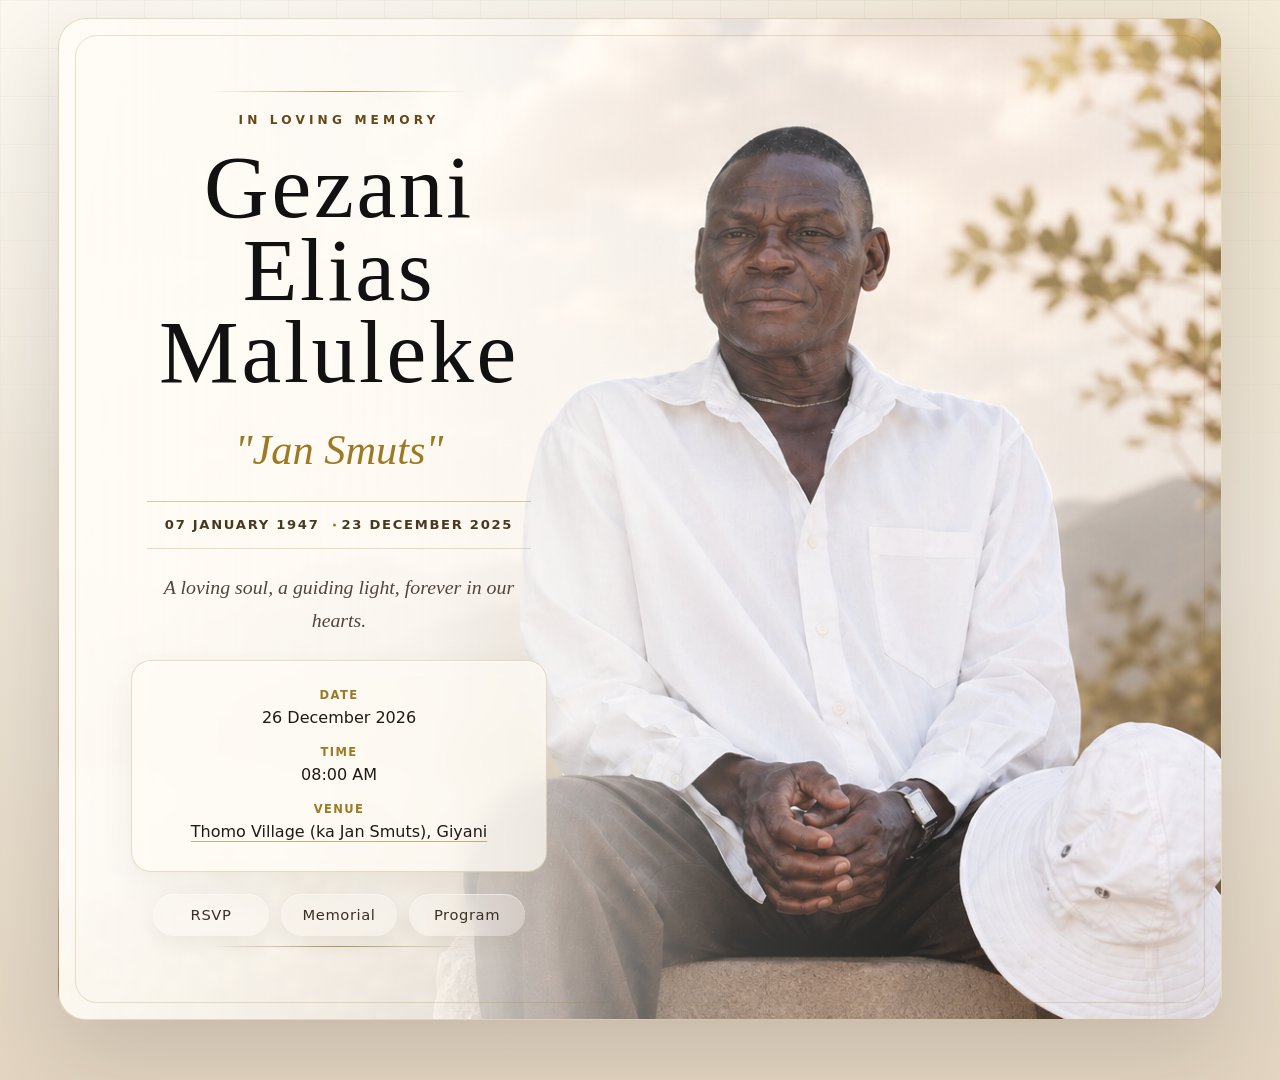
==== index.html @ 327fcfbc "update og image and favicon" ====
﻿<!DOCTYPE html>
<html lang="en">
<head>
  <meta charset="UTF-8" />
  <meta name="viewport" content="width=device-width, initial-scale=1.0" />
  <title>Tombstone Unveiling & Memorial | Gezani Elias Maluleke</title>
  <meta name="description" content="Join us for the tombstone unveiling and memorial of our father. 26 December 2026 at Thomo Village, Giyani." />
  <link rel="canonical" href="https://lurstre99.github.io/gezani-elias-maluleke-memorial/" />
  <meta property="og:type" content="website" />
  <meta property="og:url" content="https://lurstre99.github.io/gezani-elias-maluleke-memorial/" />
  <meta property="og:title" content="Tombstone Unveiling & Memorial | Gezani Elias Maluleke" />
  <meta property="og:description" content="Join us of the tombstone unveiling and memorial of our father. 26 December 2026 at Thomo Village, Giyani." />
  <meta property="og:image" content="https://lurstre99.github.io/gezani-elias-maluleke-memorial/assets/banner-gezani-elias-maluleke.png" />
  <meta property="og:image:alt" content="Memorial invitation image for Gezani Elias Maluleke" />
  <meta property="og:site_name" content="Gezani Elias Maluleke Memorial" />
  <link rel="icon" type="image/png" href="assets/favicon-gezani-elias-maluleke.png" />
  <link rel="apple-touch-icon" href="assets/favicon-gezani-elias-maluleke.png" />
  <link rel="stylesheet" href="styles.css" />
  <script src="rubber-scroll.js" defer></script>
</head>
<body>
  <main>
    <section class="hero" aria-label="Memorial invitation for Gezani Elias Maluleke">
      <div class="hero-card">
        <div class="hero-text">
          <p class="eyebrow">In Loving Memory</p>
          <h1>Gezani Elias Maluleke</h1>
          <p class="nickname"><em>"Jan Smuts"</em></p>
          <div class="hero-dates" aria-label="Life dates">
            <span>07 January 1947</span>
            <span>23 December 2025</span>
          </div>
          <p class="hero-note">A loving soul, a guiding light, forever in our hearts.</p>

          <div class="event-box">
            <p><span>Date</span>26 December 2026</p>
            <p><span>Time</span>08:00 AM</p>
            <p><span>Venue</span><a class="venue-link" href="https://www.google.com/maps/search/?api=1&query=-23.2623576, 30.7948781" target="_blank" rel="noopener">Thomo Village (ka Jan Smuts), Giyani</a></p>
          </div>

          <div class="hero-actions">
            <a href="https://wa.me/27836093420" class="hero-link">RSVP</a>
            <a href="memorial.html" class="hero-link">Memorial</a>
            <a href="program.html" class="hero-link">Program</a>
          </div>
        </div>
      </div>
    </section>

  </main>
</body>
</html>
---- styles.css ----
:root {
  --bg: #ede5d7;
  --paper: #fffaf2;
  --paper-soft: rgba(255, 250, 242, .82);
  --text: #201a16;
  --muted: #6f6256;
  --gold: #9c7a24;
  --gold-soft: #d9c48b;
  --dark: #171411;
  --line: rgba(156, 122, 36, .24);
  --shadow: 0 28px 90px rgba(32, 26, 22, .16);
  --soft-shadow: 0 16px 48px rgba(32, 26, 22, .08);
}

* { box-sizing: border-box; }
html {
  scroll-behavior: smooth;
  scroll-padding-top: 24px;
}
body {
  margin: 0;
  font-family: "Segoe UI", system-ui, -apple-system, BlinkMacSystemFont, sans-serif;
  background:
    radial-gradient(circle at 18% 0%, rgba(255, 252, 246, .96), transparent 32rem),
    radial-gradient(circle at 88% 12%, rgba(201, 171, 93, .2), transparent 28rem),
    linear-gradient(180deg, #f8f2e8 0%, var(--bg) 52%, #e2d4c0 100%);
  color: var(--text);
  line-height: 1.68;
  text-rendering: optimizeLegibility;
}
body::before {
  content: "";
  position: fixed;
  inset: 0;
  pointer-events: none;
  background-image:
    linear-gradient(rgba(32, 26, 22, .028) 1px, transparent 1px),
    linear-gradient(90deg, rgba(32, 26, 22, .028) 1px, transparent 1px);
  background-size: 48px 48px;
  mask-image: linear-gradient(to bottom, #000, transparent 62%);
}
main {
  max-width: 1200px;
  margin: 0 auto;
  padding: 18px 18px 42px;
  position: relative;
  will-change: transform;
}
body.is-bouncing main {
  transition: transform .32s cubic-bezier(.22, 1, .36, 1);
}
.hero { padding: 0 0 18px; }
.hero-card {
  min-height: min(820px, calc(100svh - 36px));
  background:
    linear-gradient(90deg, rgba(255, 252, 246, .96) 0%, rgba(255, 252, 246, .86) 32%, rgba(255, 252, 246, .22) 58%, rgba(255, 252, 246, .02) 100%),
    url("assets/hero-gezani-elias-maluleke.png") center right / cover no-repeat;
  border: 1px solid rgba(156, 122, 36, .26);
  border-radius: 28px;
  overflow: hidden;
  display: flex;
  align-items: center;
  box-shadow: var(--shadow);
  position: relative;
}
.hero-card::after {
  content: "";
  position: absolute;
  inset: 16px;
  border: 1px solid rgba(156, 122, 36, .22);
  border-radius: 22px;
  pointer-events: none;
}
.hero-text {
  width: min(560px, 54%);
  padding: clamp(34px, 6vw, 72px);
  display: flex;
  flex-direction: column;
  justify-content: center;
  text-align: center;
  position: relative;
  z-index: 1;
}
.hero-text::before,
.hero-text::after {
  content: "";
  width: min(260px, 72%);
  height: 1px;
  margin: 0 auto 18px;
  background: linear-gradient(90deg, transparent, rgba(156, 122, 36, .74), transparent);
}
.hero-text::after {
  margin: 10px auto 0;
}
.eyebrow {
  text-transform: uppercase;
  letter-spacing: .34em;
  font-size: .76rem;
  font-weight: 800;
  color: #65491a;
  margin: 0 0 16px;
}
h1,
h2 {
  font-family: Georgia, "Times New Roman", serif;
  font-weight: 500;
}
h1 {
  font-size: clamp(3rem, 7vw, 5.8rem);
  line-height: .92;
  margin: 0 0 18px;
  text-wrap: balance;
  color: #111;
  letter-spacing: .03em;
}
.for { margin: 0; color: var(--muted); font-size: 1.1rem; }
.name { font-size: clamp(1.9rem, 4vw, 3.1rem); line-height: 1.08; margin: 8px 0 0; color: #1f1814; }
.nickname {
  font-family: Georgia, "Times New Roman", serif;
  font-size: clamp(1.7rem, 4.5vw, 2.65rem);
  margin: 2px 0 14px;
  color: var(--gold);
}
.hero-dates {
  display: flex;
  justify-content: center;
  flex-wrap: wrap;
  gap: 8px 22px;
  margin: 2px auto 22px;
  padding: 12px 18px;
  color: #4a3921;
  font-family: "Segoe UI", system-ui, -apple-system, BlinkMacSystemFont, sans-serif;
  font-size: .82rem;
  font-weight: 600;
  letter-spacing: .13em;
  text-transform: uppercase;
  border-top: 1px solid rgba(156, 122, 36, .38);
  border-bottom: 1px solid rgba(156, 122, 36, .24);
  background: linear-gradient(90deg, transparent, rgba(255, 252, 246, .42), transparent);
}
.hero-dates span + span {
  position: relative;
}
.hero-dates span + span::before {
  content: "";
  position: absolute;
  top: 50%;
  left: -9px;
  width: 3px;
  height: 3px;
  border-radius: 999px;
  background: var(--gold);
  transform: translateY(-50%);
}
.hero-note {
  max-width: 390px;
  margin: 0 auto 22px;
  color: #51463d;
  font-family: Georgia, "Times New Roman", serif;
  font-size: clamp(1.02rem, 2vw, 1.24rem);
  font-style: italic;
}
.event-box {
  border: 1px solid var(--line);
  border-radius: 20px;
  padding: 14px 18px;
  background: rgba(255, 252, 246, .7);
  box-shadow: inset 0 1px 0 rgba(255,255,255,.86), 0 12px 34px rgba(32, 26, 22, .06);
  backdrop-filter: blur(10px);
}
.event-box p { margin: 11px 0; font-size: 1rem; }
.hero-actions {
  display: flex;
  justify-content: center;
  align-items: center;
  flex-wrap: wrap;
  gap: 12px;
  margin-top: 22px;
}
.hero-link {
  display: inline-flex;
  align-items: center;
  justify-content: center;
  min-width: 116px;
  min-height: 42px;
  padding: 11px 20px;
  color: #3b3027;
  text-decoration: none;
  letter-spacing: .04em;
  font-size: .92rem;
  font-weight: 500;
  line-height: 1;
  border-radius: 999px;
  background: rgba(255, 252, 246, .28);
  box-shadow: inset 0 1px 0 rgba(255, 255, 255, .46), 0 8px 22px rgba(32, 26, 22, .06);
  backdrop-filter: blur(10px);
  transition: transform .2s ease, background-color .2s ease, color .2s ease, box-shadow .2s ease;
}
.hero-link:hover {
  transform: translateY(-1px);
  color: #8a681c;
  background: rgba(255, 252, 246, .44);
  box-shadow: inset 0 1px 0 rgba(255, 255, 255, .58), 0 12px 26px rgba(32, 26, 22, .08);
}
.venue-link {
  color: inherit;
  text-decoration: underline;
  text-decoration-color: rgba(156, 122, 36, .58);
  text-underline-offset: 4px;
}
.venue-link:hover {
  color: var(--gold);
}
.event-box span {
  display: block;
  color: var(--gold);
  text-transform: uppercase;
  letter-spacing: .12em;
  font-size: .72rem;
  font-weight: 800;
}
.section {
  background: var(--paper-soft);
  margin: 20px 0;
  padding: 38px;
  border-radius: 24px;
  border: 1px solid var(--line);
  box-shadow: var(--soft-shadow);
  backdrop-filter: blur(10px);
}
h2 { margin: 0 0 18px; font-size: clamp(1.65rem, 3vw, 2.18rem); line-height: 1.15; text-align: center; color: #241b16; }
.page-actions {
  display: flex;
  justify-content: center;
  flex-wrap: wrap;
  gap: 12px;
  margin-top: 24px;
}
.text-link {
  color: #251f1a;
  text-decoration: none;
  border: 1px solid var(--line);
  border-radius: 999px;
  padding: 11px 18px;
  background: rgba(255, 253, 249, .82);
  box-shadow: 0 8px 22px rgba(32, 26, 22, .045);
  transition: transform .2s ease, border-color .2s ease, color .2s ease;
}
.text-link:hover {
  border-color: rgba(156, 122, 36, .54);
  color: var(--gold);
  transform: translateY(-1px);
}
.page-hero {
  margin: 8px 0 20px;
  padding: 58px 34px;
  text-align: center;
  background:
    linear-gradient(135deg, rgba(255,253,248,.96), rgba(238,225,201,.88));
  border: 1px solid rgba(156, 122, 36, .28);
  border-radius: 28px;
  box-shadow: var(--shadow);
}
.page-hero.compact { padding: 46px 34px; }
.page-hero h1 { max-width: 820px; margin-left: auto; margin-right: auto; }
.page-hero .button { margin-top: 8px; }
.page-intro {
  max-width: 720px;
  margin: 0 auto;
  color: var(--muted);
  font-size: 1.16rem;
}
.message p { font-size: 1.18rem; text-align: center; max-width: 850px; margin: 0 auto; color: #342c26; }
.obituary { max-width: 850px; margin: 0 auto; }
.closing { font-weight: bold; text-align: center; }
.messages { display: grid; grid-template-columns: repeat(2, minmax(0, 1fr)); gap: 16px; }
article { background: rgba(255, 253, 249, .86); border: 1px solid rgba(156, 122, 36, .18); border-left: 4px solid var(--gold); padding: 22px; border-radius: 18px; box-shadow: 0 10px 28px rgba(32, 26, 22, .045); }
article p { margin-top: 0; }
article strong { color: var(--gold); }
.program-content { display: block; }
.program-locked .program-content { display: none; }
.program-live .locked-message { display: none; }
.locked-message {
  text-align: center;
}
.locked-message p {
  max-width: 680px;
  margin: 0 auto 18px;
  font-size: 1.16rem;
}
.program-list {
  display: grid;
  gap: 12px;
  max-width: 820px;
  margin: 0 auto;
}
.program-item {
  display: grid;
  grid-template-columns: 130px 1fr;
  align-items: center;
  gap: 18px;
  border-left-width: 0;
}
.program-item span {
  color: var(--gold);
  font-weight: 700;
  text-transform: uppercase;
  letter-spacing: .08em;
  font-size: .82rem;
}
.program-item p {
  margin: 0;
  font-size: 1.08rem;
}
.button {
  display: inline-block;
  background: linear-gradient(135deg, #171411, #3a3028);
  color: white;
  text-decoration: none;
  padding: 13px 24px 14px;
  border-radius: 999px;
  margin-top: 10px;
  box-shadow: 0 12px 26px rgba(17, 17, 17, .18);
  transition: transform .2s ease, box-shadow .2s ease;
}
.button:hover {
  transform: translateY(-1px);
  box-shadow: 0 16px 30px rgba(17, 17, 17, .22);
}
.secondary-button {
  background: rgba(255, 253, 249, .86);
  color: #2b241f;
  border: 1px solid var(--line);
  box-shadow: 0 10px 24px rgba(32, 26, 22, .08);
}
.secondary-button:hover {
  color: var(--gold);
}
@media (max-width: 800px) {
  main { padding: 0 10px 28px; }
  .hero { padding-top: 10px; }
  .hero-card {
    min-height: 92svh;
    align-items: flex-start;
    background:
      linear-gradient(180deg, rgba(255, 252, 246, .94) 0%, rgba(255, 252, 246, .82) 46%, rgba(255, 252, 246, .16) 100%),
      url("assets/hero-gezani-elias-maluleke.png") 68% top / auto 100% no-repeat,
      linear-gradient(180deg, #f7f0e6, #efe3cf);
    border-radius: 0 0 26px 26px;
  }
  .hero-card::after { inset: 10px; border-radius: 0 0 18px 18px; }
  .hero-text {
    width: calc(100% - 28px);
    max-width: 430px;
    margin: 14px auto 0;
    padding: 24px 16px 20px;
    text-align: center;
    align-items: center;
  }
  .hero-text::before,
  .hero-text::after {
    width: 70%;
    margin-left: auto;
    margin-right: auto;
  }
  .eyebrow {
    letter-spacing: .24em;
    font-size: .66rem;
  }
  h1 {
    font-size: clamp(2.55rem, 13vw, 3.75rem);
    line-height: .95;
    letter-spacing: .02em;
  }
  .nickname { font-size: clamp(1.55rem, 8vw, 2.2rem); margin-bottom: 12px; }
  .hero-dates {
    justify-content: center;
    gap: 6px 17px;
    margin: 0 auto 16px;
    padding: 10px 12px;
    font-size: .72rem;
    letter-spacing: .1em;
    background: linear-gradient(90deg, transparent, rgba(255, 252, 246, .5), transparent);
  }
  .hero-dates span + span::before {
    left: -10px;
  }
  .hero-note { font-size: 1rem; margin: 0 auto 16px; }
  .event-box {
    padding: 12px 14px;
    border-radius: 16px;
    background: rgba(255, 252, 246, .82);
  }
  .event-box p { font-size: .95rem; margin: 9px 0; }
  .hero-actions {
    justify-content: center;
    gap: 8px;
    width: 100%;
  }
  .hero-link {
    min-width: 100px;
    min-height: 40px;
    padding: 10px 15px;
    font-size: .86rem;
    letter-spacing: .03em;
  }
  .messages { grid-template-columns: 1fr; }
  .section { padding: 26px 22px; border-radius: 18px; }
  .message p { font-size: 1.12rem; }
  .page-hero { padding: 38px 22px; }
  .program-item { grid-template-columns: 1fr; gap: 6px; }
}

@media (max-width: 420px) {
  .hero-text {
    width: calc(100% - 20px);
    padding: 22px 14px 18px;
  }

  .eyebrow {
    letter-spacing: .18em;
  }

  h1 {
    font-size: clamp(2.25rem, 12vw, 3.1rem);
  }

  .hero-dates {
    font-size: .68rem;
    letter-spacing: .07em;
  }

  .hero-link {
    min-width: 92px;
    padding: 10px 13px;
  }
}

@media (prefers-reduced-motion: reduce) {
  html {
    scroll-behavior: auto;
  }

  .button {
    transition: none;
  }

  body.is-bouncing main {
    transition: none;
    transform: none !important;
  }
}
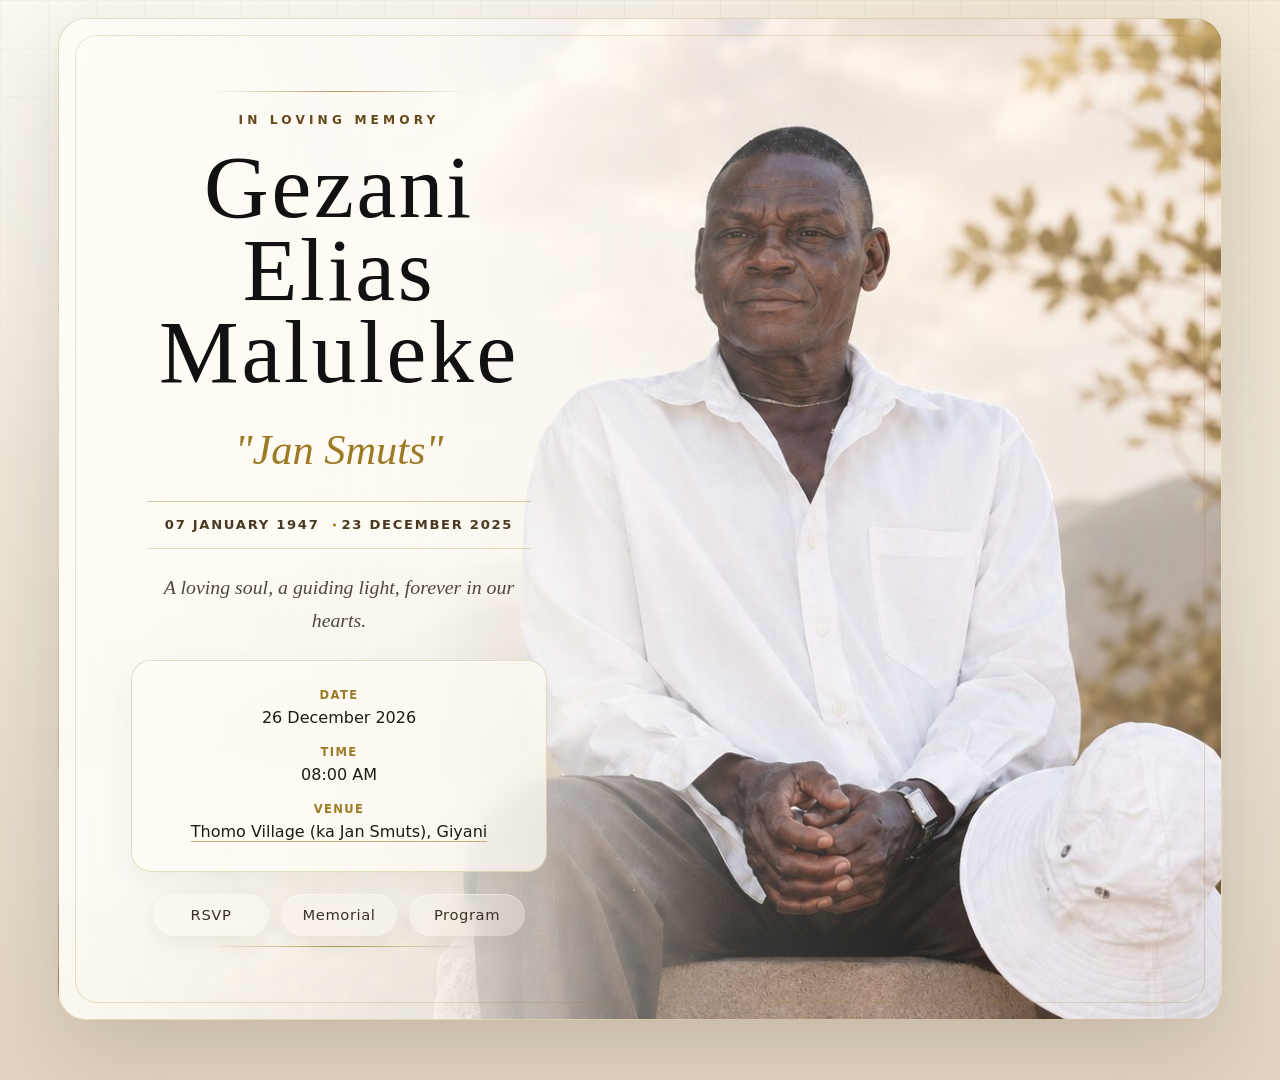
==== commit f8afa1a6: "performance fixes" ====
--- a/index.html
+++ b/index.html
@@ -9,12 +9,13 @@
   <meta property="og:type" content="website" />
   <meta property="og:url" content="https://lurstre99.github.io/gezani-elias-maluleke-memorial/" />
   <meta property="og:title" content="Tombstone Unveiling & Memorial | Gezani Elias Maluleke" />
-  <meta property="og:description" content="Join us of the tombstone unveiling and memorial of our father. 26 December 2026 at Thomo Village, Giyani." />
-  <meta property="og:image" content="https://lurstre99.github.io/gezani-elias-maluleke-memorial/assets/banner-gezani-elias-maluleke.png" />
+  <meta property="og:description" content="Join us for the tombstone unveiling and memorial of our father. 26 December 2026 at Thomo Village, Giyani." />
+  <meta property="og:image" content="https://lurstre99.github.io/gezani-elias-maluleke-memorial/assets/event-gezani-elias-maluleke.png" />
   <meta property="og:image:alt" content="Memorial invitation image for Gezani Elias Maluleke" />
   <meta property="og:site_name" content="Gezani Elias Maluleke Memorial" />
   <link rel="icon" type="image/png" href="assets/favicon-gezani-elias-maluleke.png" />
   <link rel="apple-touch-icon" href="assets/favicon-gezani-elias-maluleke.png" />
+  <link rel="preload" as="image" href="assets/hero-gezani-elias-maluleke.jpg" imagesrcset="assets/hero-gezani-elias-maluleke-mobile.jpg 960w, assets/hero-gezani-elias-maluleke.jpg 1536w" imagesizes="(max-width: 800px) 960px, 1536px" />
   <link rel="stylesheet" href="styles.css" />
   <script src="rubber-scroll.js" defer></script>
 </head>
--- a/styles.css
+++ b/styles.css
@@ -54,7 +54,7 @@
   min-height: min(820px, calc(100svh - 36px));
   background:
     linear-gradient(90deg, rgba(255, 252, 246, .96) 0%, rgba(255, 252, 246, .86) 32%, rgba(255, 252, 246, .22) 58%, rgba(255, 252, 246, .02) 100%),
-    url("assets/hero-gezani-elias-maluleke.png") center right / cover no-repeat;
+    url("assets/hero-gezani-elias-maluleke.jpg") center right / cover no-repeat;
   border: 1px solid rgba(156, 122, 36, .26);
   border-radius: 28px;
   overflow: hidden;
@@ -344,7 +344,7 @@
     align-items: flex-start;
     background:
       linear-gradient(180deg, rgba(255, 252, 246, .94) 0%, rgba(255, 252, 246, .82) 46%, rgba(255, 252, 246, .16) 100%),
-      url("assets/hero-gezani-elias-maluleke.png") 68% top / auto 100% no-repeat,
+      url("assets/hero-gezani-elias-maluleke-mobile.jpg") 68% top / auto 100% no-repeat,
       linear-gradient(180deg, #f7f0e6, #efe3cf);
     border-radius: 0 0 26px 26px;
   }
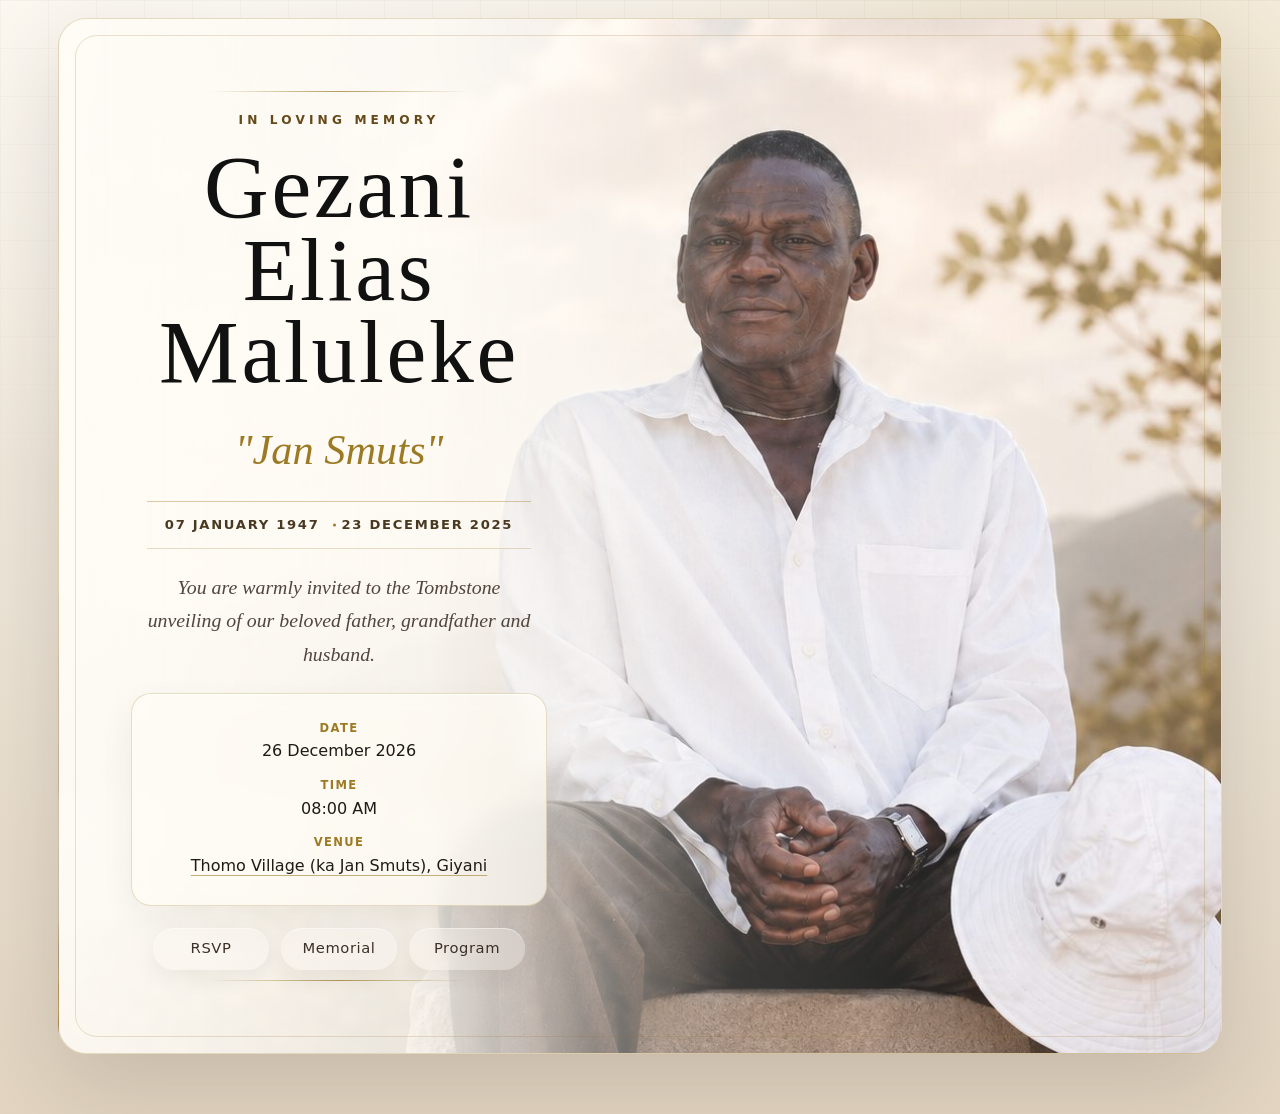
==== commit 9f9c0a0d: "update note" ====
--- a/index.html
+++ b/index.html
@@ -10,7 +10,10 @@
   <meta property="og:url" content="https://lurstre99.github.io/gezani-elias-maluleke-memorial/" />
   <meta property="og:title" content="Tombstone Unveiling & Memorial | Gezani Elias Maluleke" />
   <meta property="og:description" content="Join us for the tombstone unveiling and memorial of our father. 26 December 2026 at Thomo Village, Giyani." />
-  <meta property="og:image" content="https://lurstre99.github.io/gezani-elias-maluleke-memorial/assets/event-gezani-elias-maluleke.png" />
+  <meta property="og:image" content="https://lurstre99.github.io/gezani-elias-maluleke-memorial/assets/event-gezani-elias-maluleke.jpg" />
+  <meta property="og:image:type" content="image/jpeg" />
+  <meta property="og:image:width" content="1200" />
+  <meta property="og:image:height" content="630" />
   <meta property="og:image:alt" content="Memorial invitation image for Gezani Elias Maluleke" />
   <meta property="og:site_name" content="Gezani Elias Maluleke Memorial" />
   <link rel="icon" type="image/png" href="assets/favicon-gezani-elias-maluleke.png" />
@@ -31,7 +34,7 @@
             <span>07 January 1947</span>
             <span>23 December 2025</span>
           </div>
-          <p class="hero-note">A loving soul, a guiding light, forever in our hearts.</p>
+          <p class="hero-note">You are warmly invited to the Tombstone unveiling of our beloved father, grandfather and husband.</p>
 
           <div class="event-box">
             <p><span>Date</span>26 December 2026</p>
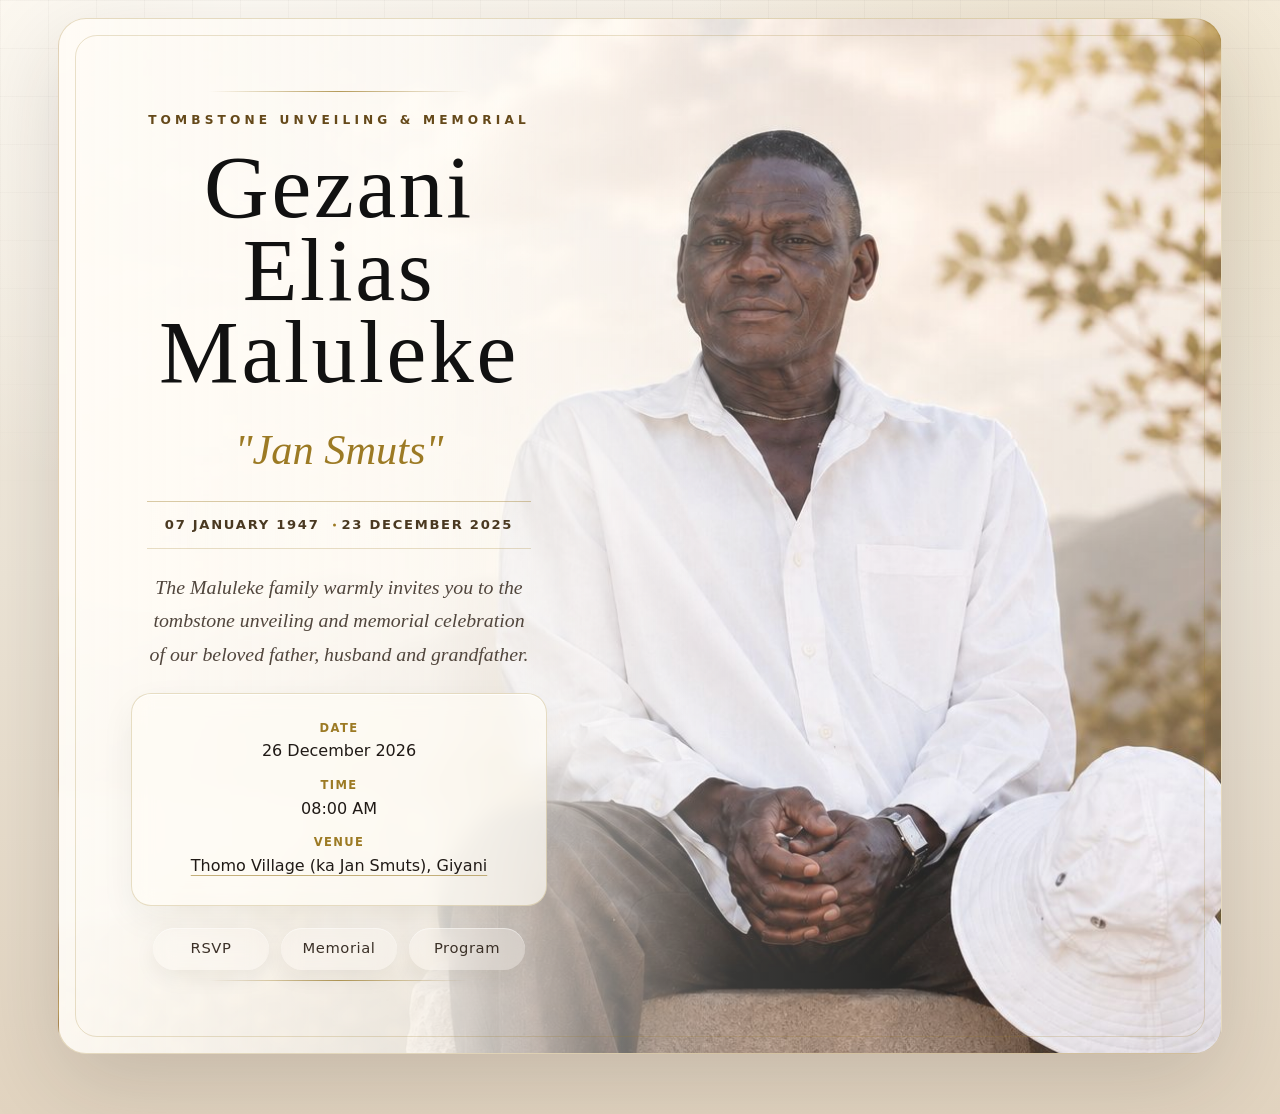
==== commit 2e852521: "shorten the invite message" ====
--- a/index.html
+++ b/index.html
@@ -27,14 +27,14 @@
     <section class="hero" aria-label="Memorial invitation for Gezani Elias Maluleke">
       <div class="hero-card">
         <div class="hero-text">
-          <p class="eyebrow">In Loving Memory</p>
+          <p class="eyebrow">Tombstone Unveiling & Memorial</p>
           <h1>Gezani Elias Maluleke</h1>
           <p class="nickname"><em>"Jan Smuts"</em></p>
           <div class="hero-dates" aria-label="Life dates">
             <span>07 January 1947</span>
             <span>23 December 2025</span>
           </div>
-          <p class="hero-note">You are warmly invited to the Tombstone unveiling of our beloved father, grandfather and husband.</p>
+          <p class="hero-note">The Maluleke family warmly invites you to the tombstone unveiling and memorial celebration of our beloved father, husband and grandfather.</p>
 
           <div class="event-box">
             <p><span>Date</span>26 December 2026</p>
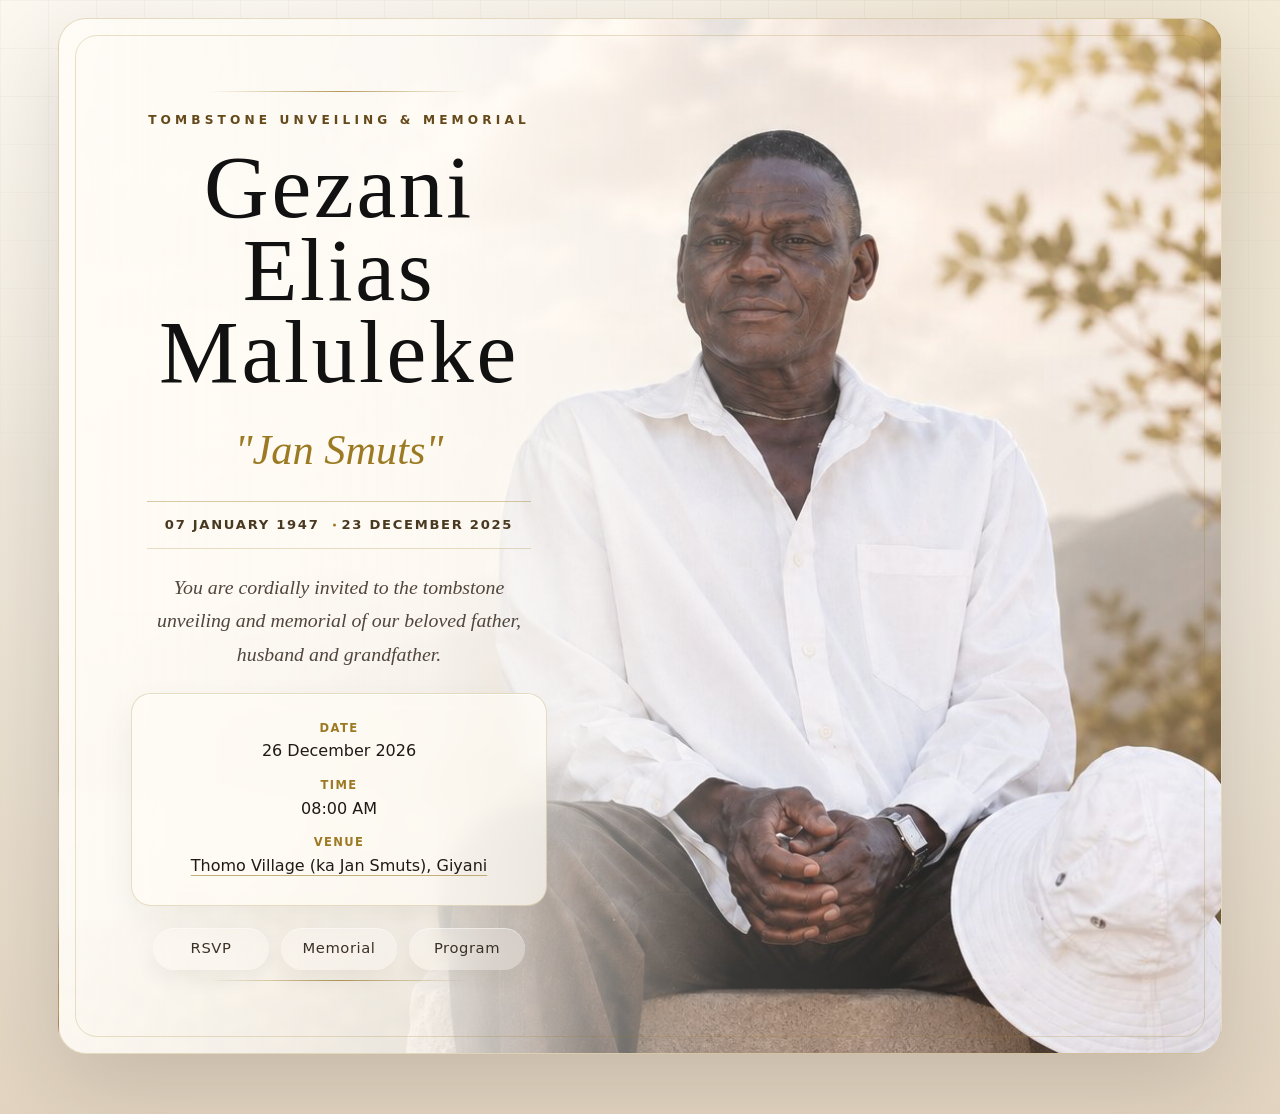
==== commit 1a73cfa2: "update hero message" ====
--- a/index.html
+++ b/index.html
@@ -34,7 +34,7 @@
             <span>07 January 1947</span>
             <span>23 December 2025</span>
           </div>
-          <p class="hero-note">The Maluleke family warmly invites you to the tombstone unveiling and memorial celebration of our beloved father, husband and grandfather.</p>
+          <p class="hero-note">You are cordially invited to the tombstone unveiling and memorial of our beloved father, husband and grandfather.</p>
 
           <div class="event-box">
             <p><span>Date</span>26 December 2026</p>
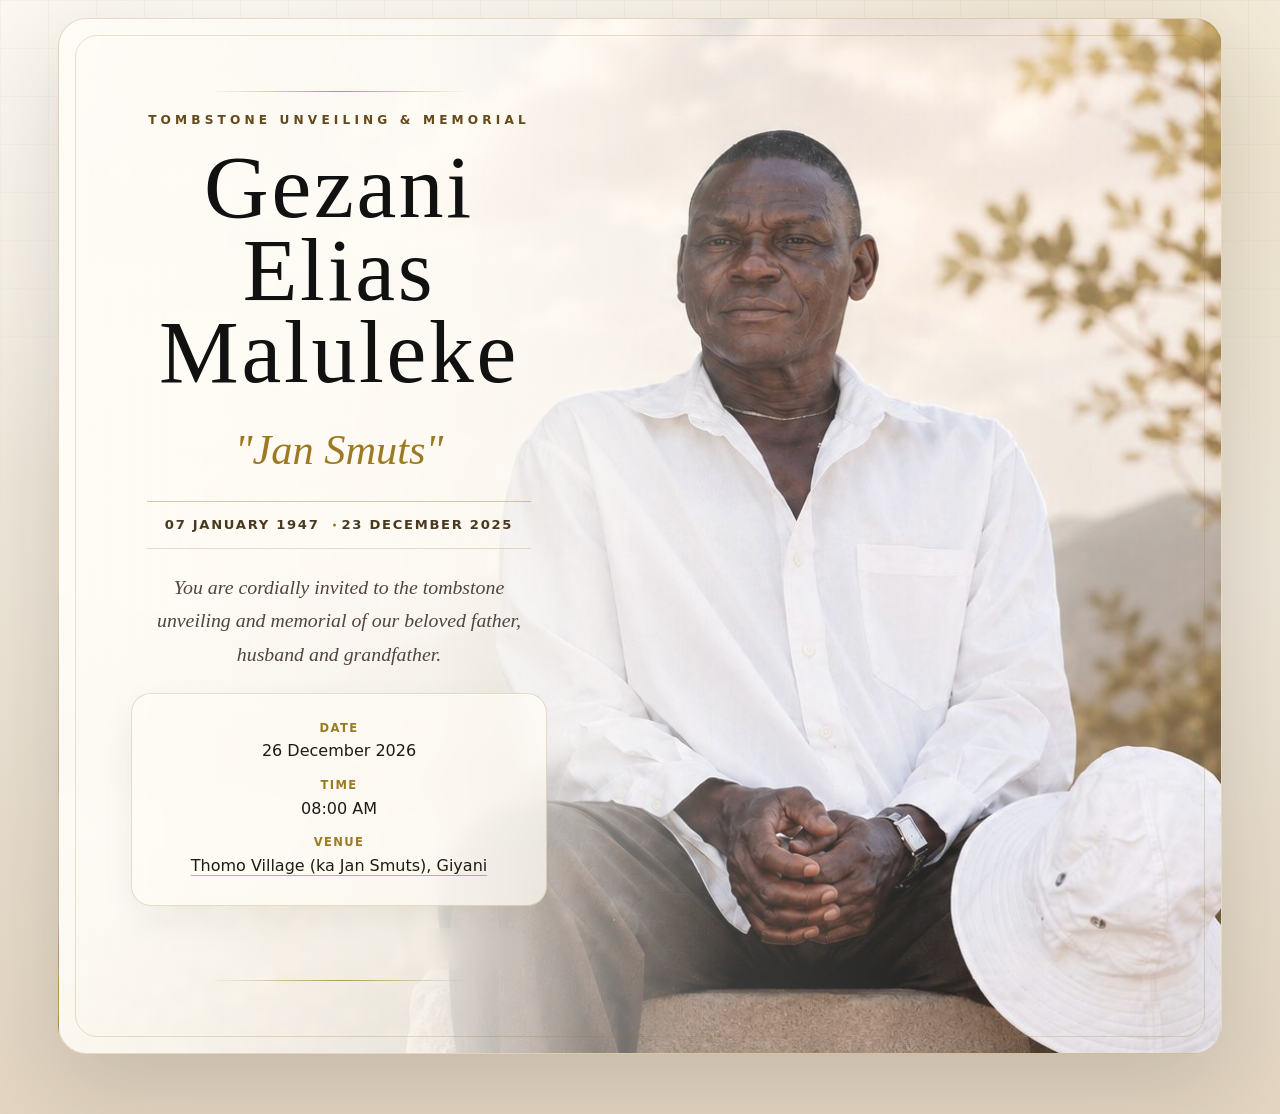
==== commit 03d5f9d1: "add whatsapp dialogue" ====
--- a/index.html
+++ b/index.html
@@ -43,7 +43,7 @@
           </div>
 
           <div class="hero-actions">
-            <a href="https://wa.me/27836093420" class="hero-link">RSVP</a>
+            <button type="button" class="hero-link" id="rsvp-open">RSVP</button>
             <a href="memorial.html" class="hero-link">Memorial</a>
             <a href="program.html" class="hero-link">Program</a>
           </div>
@@ -52,5 +52,61 @@
     </section>
 
   </main>
+  <dialog class="rsvp-dialog" id="rsvp-dialog">
+    <form class="rsvp-form" id="rsvp-form">
+      <h2>RSVP</h2>
+      <p>Enter your name to prepare your RSVP message.</p>
+      <label for="rsvp-name">Your name</label>
+      <input id="rsvp-name" name="name" type="text" maxlength="80" autocomplete="name" required />
+      <p class="rsvp-warning">WhatsApp will open with a message addressed to Laster. Review it, then tap Send in WhatsApp.</p>
+      <div class="rsvp-actions">
+        <button type="button" class="dialog-button dialog-button-secondary" id="rsvp-cancel">Cancel</button>
+        <button type="submit" class="dialog-button">Continue to WhatsApp</button>
+      </div>
+    </form>
+  </dialog>
+  <script>
+    (function () {
+      var dialog = document.getElementById("rsvp-dialog");
+      var openButton = document.getElementById("rsvp-open");
+      var cancelButton = document.getElementById("rsvp-cancel");
+      var form = document.getElementById("rsvp-form");
+      var nameInput = document.getElementById("rsvp-name");
+
+      openButton.addEventListener("click", function () {
+        dialog.showModal();
+        nameInput.focus();
+      });
+
+      cancelButton.addEventListener("click", function () {
+        dialog.close();
+      });
+
+      dialog.addEventListener("click", function (event) {
+        if (event.target === dialog) {
+          dialog.close();
+        }
+      });
+
+      form.addEventListener("submit", function (event) {
+        event.preventDefault();
+        var name = nameInput.value.trim();
+
+        if (!name) {
+          nameInput.setCustomValidity("Please enter your name.");
+          nameInput.reportValidity();
+          return;
+        }
+
+        nameInput.setCustomValidity("");
+        var message = encodeURIComponent("RSVP: " + name);
+        globalThis.location.href = "https://wa.me/27836093420?text=" + message;
+      });
+
+      nameInput.addEventListener("input", function () {
+        nameInput.setCustomValidity("");
+      });
+    }());
+  </script>
 </body>
 </html>
--- a/styles.css
+++ b/styles.css
@@ -178,6 +178,9 @@
   margin-top: 22px;
 }
 .hero-link {
+  border: 0;
+  font: inherit;
+  cursor: pointer;
   display: inline-flex;
   align-items: center;
   justify-content: center;
@@ -211,6 +214,81 @@
 .venue-link:hover {
   color: var(--gold);
 }
+.rsvp-dialog {
+  width: min(430px, calc(100% - 32px));
+  padding: 0;
+  color: #2b241f;
+  border: 1px solid rgba(156, 122, 36, .3);
+  border-radius: 8px;
+  background: #fffdf9;
+  box-shadow: 0 24px 70px rgba(32, 26, 22, .28);
+}
+.rsvp-dialog::backdrop {
+  background: rgba(23, 20, 17, .62);
+}
+.rsvp-form {
+  display: grid;
+  gap: 14px;
+  padding: 26px;
+}
+.rsvp-form h2,
+.rsvp-form p {
+  margin: 0;
+}
+.rsvp-form h2 {
+  font-size: 1.55rem;
+}
+.rsvp-form label {
+  font-size: .82rem;
+  font-weight: 700;
+  text-transform: uppercase;
+  letter-spacing: .08em;
+  color: #72571d;
+}
+.rsvp-form input {
+  width: 100%;
+  min-height: 46px;
+  box-sizing: border-box;
+  padding: 10px 12px;
+  color: #2b241f;
+  font: inherit;
+  border: 1px solid rgba(83, 66, 48, .34);
+  border-radius: 6px;
+  background: white;
+}
+.rsvp-form input:focus {
+  outline: 3px solid rgba(156, 122, 36, .2);
+  border-color: #9c7a24;
+}
+.rsvp-warning {
+  padding: 12px;
+  font-size: .9rem;
+  line-height: 1.45;
+  border-left: 3px solid #9c7a24;
+  background: #f7f0e6;
+}
+.rsvp-actions {
+  display: flex;
+  justify-content: flex-end;
+  gap: 10px;
+  margin-top: 4px;
+}
+.dialog-button {
+  min-height: 42px;
+  padding: 10px 15px;
+  color: white;
+  font: inherit;
+  font-weight: 700;
+  border: 1px solid #2b241f;
+  border-radius: 6px;
+  background: #2b241f;
+  cursor: pointer;
+}
+.dialog-button-secondary {
+  color: #2b241f;
+  border-color: rgba(83, 66, 48, .28);
+  background: transparent;
+}
 .event-box span {
   display: block;
   color: var(--gold);
@@ -412,6 +490,18 @@
 }
 
 @media (max-width: 420px) {
+  .rsvp-form {
+    padding: 22px 18px;
+  }
+
+  .rsvp-actions {
+    flex-direction: column-reverse;
+  }
+
+  .dialog-button {
+    width: 100%;
+  }
+
   .hero-text {
     width: calc(100% - 20px);
     padding: 22px 14px 18px;
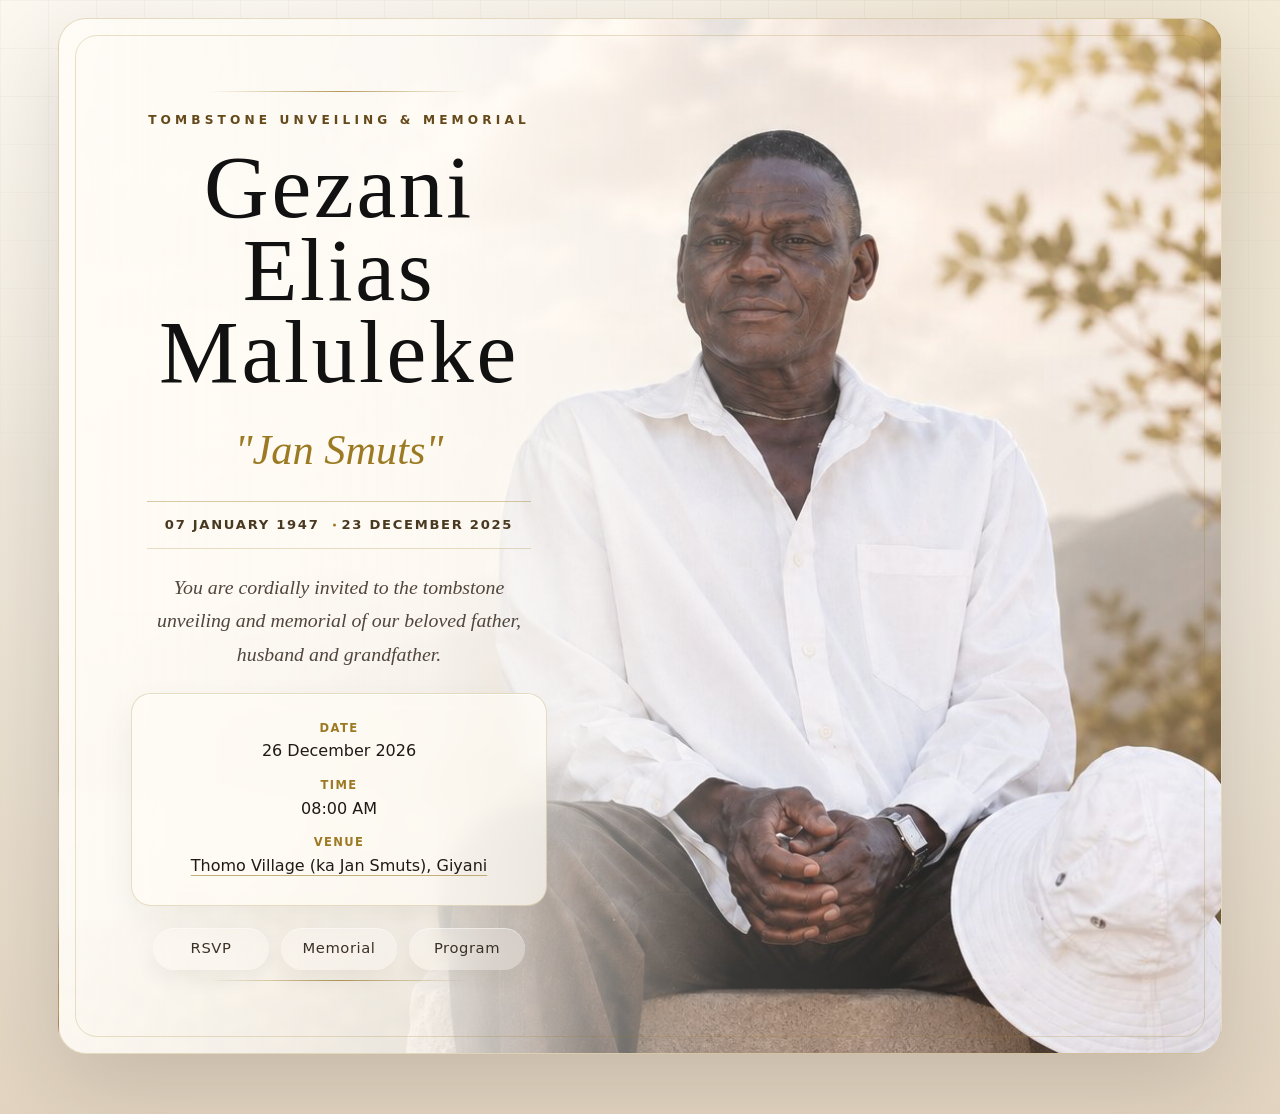
==== commit 816e0dc6: "update dialog box button" ====
--- a/index.html
+++ b/index.html
@@ -58,7 +58,7 @@
       <p>Enter your name to prepare your RSVP message.</p>
       <label for="rsvp-name">Your name</label>
       <input id="rsvp-name" name="name" type="text" maxlength="80" autocomplete="name" required />
-      <p class="rsvp-warning">WhatsApp will open with a message addressed to Laster. Review it, then tap Send in WhatsApp.</p>
+      <p class="rsvp-warning">WhatsApp will open with an RSVP message addressed to Laster. Review it, then tap Send in WhatsApp.</p>
       <div class="rsvp-actions">
         <button type="button" class="dialog-button dialog-button-secondary" id="rsvp-cancel">Cancel</button>
         <button type="submit" class="dialog-button">Continue to WhatsApp</button>
--- a/styles.css
+++ b/styles.css
@@ -215,7 +215,7 @@
   color: var(--gold);
 }
 .rsvp-dialog {
-  width: min(430px, calc(100% - 32px));
+  width: min(500px, calc(100% - 32px));
   padding: 0;
   color: #2b241f;
   border: 1px solid rgba(156, 122, 36, .3);
@@ -274,8 +274,10 @@
   margin-top: 4px;
 }
 .dialog-button {
+  flex: 1 0 0;
   min-height: 42px;
   padding: 10px 15px;
+  white-space: nowrap;
   color: white;
   font: inherit;
   font-weight: 700;
